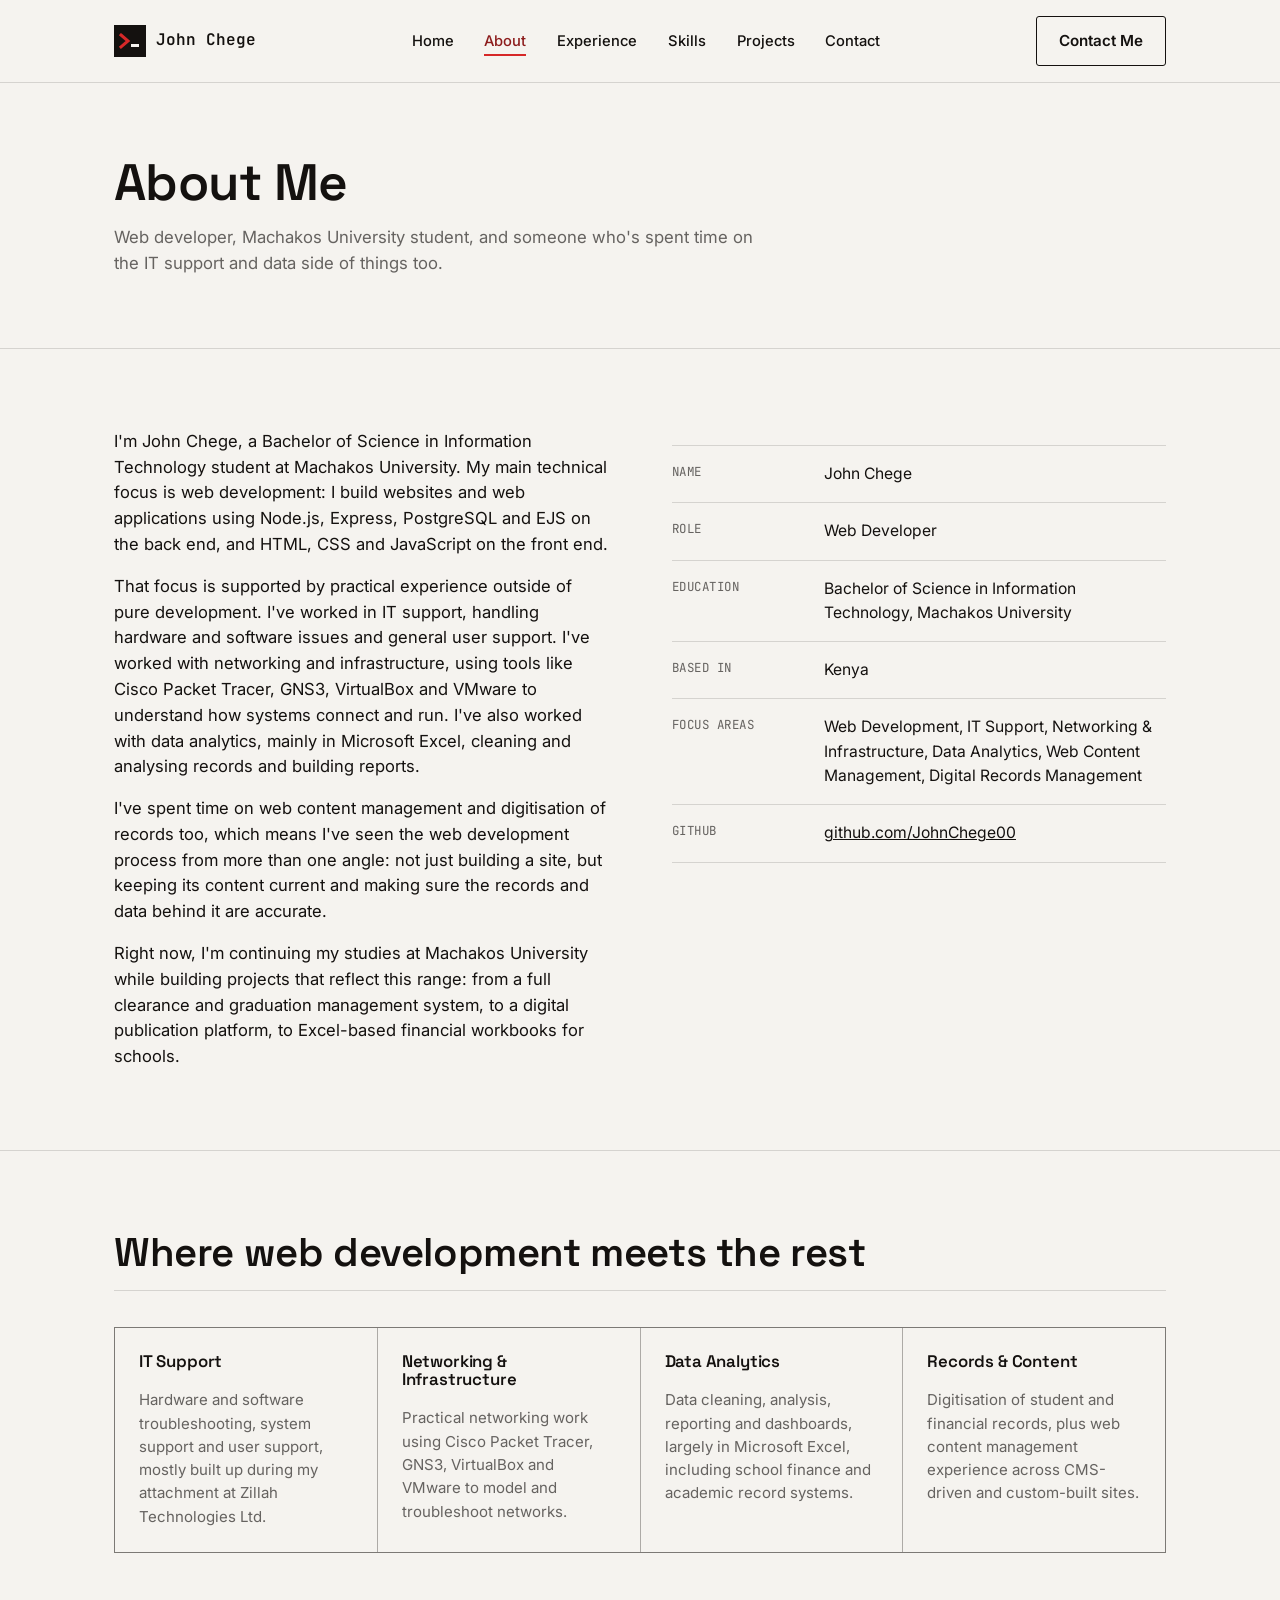
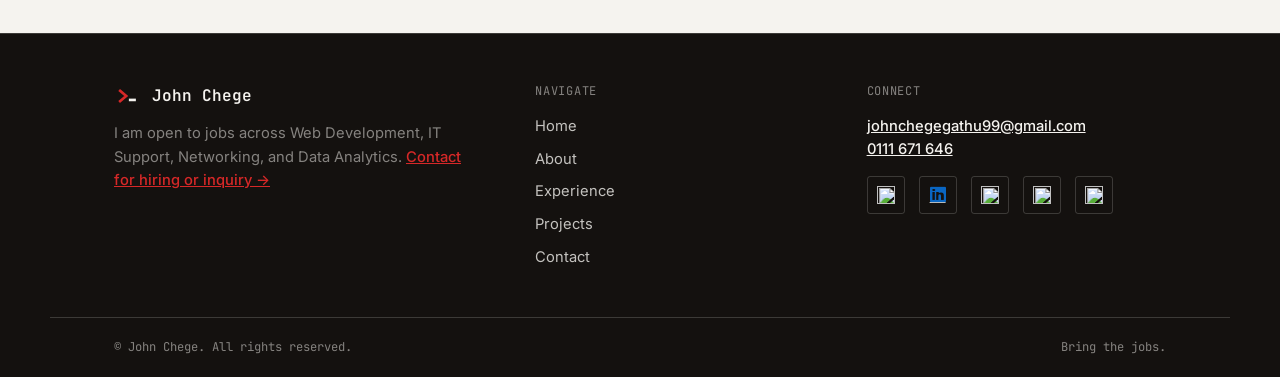
==== about/index.html @ 177c457d "heha" ====
<!DOCTYPE html>
<html lang="en">
<head>
  <link rel="stylesheet" href="https://cdnjs.cloudflare.com/ajax/libs/font-awesome/6.5.1/css/all.min.css">
  <link rel="canonical" href="https://JohnChege00.github.io/about">

<meta charset="UTF-8">
<meta name="viewport" content="width=device-width, initial-scale=1">
<title>About John Chege - Web Developer, Machakos University</title>
<meta name="description" content="About John Chege: a BSc Information Technology student at Machakos University, Kenya, focused on web development with experience in IT support, networking and data analytics.">

<meta property="og:type" content="profile">
<meta property="og:title" content="About John Chege, Web Developer">
<meta property="og:description" content="BSc Information Technology student at Machakos University, focused on web development.">
<meta property="og:url" content="https://JohnChege00.github.io/about">
<meta property="og:site_name" content="John Chege">

<meta name="twitter:card" content="summary">
<meta name="twitter:title" content="About John Chege, Web Developer">
<meta name="twitter:description" content="BSc Information Technology student at Machakos University, focused on web development.">

<link rel="icon" type="image/svg+xml" href="/assets/images/favicon.svg">
<link rel="stylesheet" href="/assets/css/style.css">

<script type="application/ld+json">
{
  "@context": "https://schema.org",
  "@type": "BreadcrumbList",
  "itemListElement": [
    {"@type": "ListItem", "position": 1, "name": "Home", "item": "https://JohnChege00.github.io/"},
    {"@type": "ListItem", "position": 2, "name": "About", "item": "https://JohnChege00.github.io/about"}
  ]
}
</script>
</head>
<body>
<a class="skip-link" href="#main">Skip to content</a>

<header class="site-header">
  <div class="wrap nav">
    <a class="brand" href="/" aria-label="John Chege, home">
      <svg class="brand-mark" viewBox="0 0 64 64" aria-hidden="true">
        <rect width="64" height="64" fill="#14110F"/>
        <path d="M14 20 L28 32 L14 44" fill="none" stroke="#D62828" stroke-width="6" stroke-linecap="square" stroke-linejoin="miter"/>
        <rect x="34" y="38" width="16" height="6" fill="#F5F3EF"/>
      </svg>
      John Chege
    </a>
    <nav class="nav-primary" data-nav-primary aria-label="Primary">
      <ul class="nav-list">
        <li><a href="/">Home</a></li>
        <li><a href="/about" aria-current="page">About</a></li>
        <li><a href="/experience">Experience</a></li>
        <li><a href="/#skills">Skills</a></li>
        <li><a href="/projects">Projects</a></li>
        <li><a href="/contact">Contact</a></li>
      </ul>
    </nav>
    <div class="nav-cta">
      <a class="btn btn-outline icon-only-mobile" href="/contact">Contact Me</a>
      <button class="nav-toggle" data-nav-toggle type="button" aria-expanded="false" aria-controls="primary-nav" aria-label="Open menu">
        <svg viewBox="0 0 24 24" fill="none" stroke="currentColor" stroke-width="2" aria-hidden="true">
          <line x1="3" y1="6" x2="21" y2="6"/><line x1="3" y1="12" x2="21" y2="12"/><line x1="3" y1="18" x2="21" y2="18"/>
        </svg>
      </button>
    </div>
  </div>
</header>

<main id="main">
  <section class="page-hero">
    <div class="wrap">
      <h1>About Me</h1>
      <p>Web developer, Machakos University student, and someone who's spent time on the IT support and data side of things too.</p>
    </div>
  </section>

  <section class="section">
    <div class="wrap about-grid">
      <div class="about-copy">
        <p>I'm John Chege, a Bachelor of Science in Information Technology student at Machakos University. My main technical focus is web development: I build websites and web applications using Node.js, Express, PostgreSQL and EJS on the back end, and HTML, CSS and JavaScript on the front end.</p>
        <p>That focus is supported by practical experience outside of pure development. I've worked in IT support, handling hardware and software issues and general user support. I've worked with networking and infrastructure, using tools like Cisco Packet Tracer, GNS3, VirtualBox and VMware to understand how systems connect and run. I've also worked with data analytics, mainly in Microsoft Excel, cleaning and analysing records and building reports.</p>
        <p>I've spent time on web content management and digitisation of records too, which means I've seen the web development process from more than one angle: not just building a site, but keeping its content current and making sure the records and data behind it are accurate.</p>
        <p>Right now, I'm continuing my studies at Machakos University while building projects that reflect this range: from a full clearance and graduation management system, to a digital publication platform, to Excel-based financial workbooks for schools.</p>
      </div>

      <dl class="fact-list">
        <div class="fact-row">
          <dt>Name</dt>
          <dd>John Chege</dd>
        </div>
        <div class="fact-row">
          <dt>Role</dt>
          <dd>Web Developer</dd>
        </div>
        <div class="fact-row">
          <dt>Education</dt>
          <dd>Bachelor of Science in Information Technology, Machakos University</dd>
        </div>
        <div class="fact-row">
          <dt>Based in</dt>
          <dd>Kenya</dd>
        </div>
        <div class="fact-row">
          <dt>Focus areas</dt>
          <dd>Web Development, IT Support, Networking &amp; Infrastructure, Data Analytics, Web Content Management, Digital Records Management</dd>
        </div>
        <div class="fact-row">
          <dt>GitHub</dt>
          <dd><a href="https://github.com/JohnChege00" target="_blank" rel="noopener noreferrer">github.com/JohnChege00</a></dd>
        </div>
      </dl>
    </div>
  </section>

  <section class="section" style="border-top:1px solid var(--line)">
    <div class="wrap">
      <div class="section-head">
        <h2>Where web development meets the rest</h2>
      </div>
      <div class="skills-groups">
        <div class="skill-group">
          <div class="skill-group-head"><h3>IT Support</h3></div>
          <p style="font-size:0.94rem;color:var(--ink-soft)">Hardware and software troubleshooting, system support and user support, mostly built up during my attachment at Zillah Technologies Ltd.</p>
        </div>
        <div class="skill-group">
          <div class="skill-group-head"><h3>Networking &amp; Infrastructure</h3></div>
          <p style="font-size:0.94rem;color:var(--ink-soft)">Practical networking work using Cisco Packet Tracer, GNS3, VirtualBox and VMware to model and troubleshoot networks.</p>
        </div>
        <div class="skill-group">
          <div class="skill-group-head"><h3>Data Analytics</h3></div>
          <p style="font-size:0.94rem;color:var(--ink-soft)">Data cleaning, analysis, reporting and dashboards, largely in Microsoft Excel, including school finance and academic record systems.</p>
        </div>
        <div class="skill-group">
          <div class="skill-group-head"><h3>Records &amp; Content</h3></div>
          <p style="font-size:0.94rem;color:var(--ink-soft)">Digitisation of student and financial records, plus web content management experience across CMS-driven and custom-built sites.</p>
        </div>
      </div>
    </div>
  </section>
</main>

<footer class="site-footer">
  <div class="wrap footer-grid">
    <div>
      <a class="footer-brand" href="/">
        <svg class="brand-mark" viewBox="0 0 64 64" aria-hidden="true">
          <rect width="64" height="64" fill="#14110F"/>
          <path d="M14 20 L28 32 L14 44" fill="none" stroke="#D62828" stroke-width="6" stroke-linecap="square" stroke-linejoin="miter"/>
          <rect x="34" y="38" width="16" height="6" fill="#F5F3EF"/>
        </svg>
        John Chege
      </a>
      <p class="footer-desc">I am open to jobs across Web Development, IT Support, Networking, and Data Analytics. <a href="/contact" style="color:#D62828;text-decoration:underline;font-weight:500;">Contact for hiring or inquiry →</a></p>
    </div>
    <div>
      <div class="footer-heading">Navigate</div>
      <nav class="footer-links" aria-label="Footer">
        <a href="/">Home</a>
        <a href="/about">About</a>
        <a href="/experience">Experience</a>
        <a href="/projects">Projects</a>
        <a href="/contact">Contact</a>
      </nav>
    </div>
    <div>
      <div class="footer-heading">Connect</div>
      <p class="footer-desc" style="margin-bottom:14px"><a data-email href="mailto:johnchegegathu99@gmail.com" style="color:var(--white)">johnchegegathu99@gmail.com</a><br><a data-phone href="tel:+254111671646" style="color:var(--white)">0111 671 646</a></p>
      <div class="footer-social">
        <a data-social="github" href="https://github.com/JohnChege00" target="_blank" rel="noopener noreferrer" aria-label="GitHub"><img src="https://cdn.simpleicons.org/github/F5F3EF" alt="" width="18" height="18" loading="lazy"></a>
        <a data-social="linkedin" href="https://www.linkedin.com/in/John-Chege/" target="_blank" rel="noopener noreferrer" aria-label="LinkedIn"><i class="fa-brands fa-linkedin" style="color:#0A66C2;font-size:18px"></i></a>
        <a data-social="x" href="https://x.com/J0hn_Chege" target="_blank" rel="noopener noreferrer" aria-label="X"><img src="https://cdn.simpleicons.org/x/F5F3EF" alt="" width="18" height="18" loading="lazy"></a>
        <a data-social="facebook" href="https://www.facebook.com/JohnChege" target="_blank" rel="noopener noreferrer" aria-label="Facebook"><img src="https://cdn.simpleicons.org/facebook/1877F2" alt="" width="18" height="18" loading="lazy"></a>
        <a data-social="whatsapp" href="https://wa.me/254111671646" target="_blank" rel="noopener noreferrer" aria-label="WhatsApp"><img src="https://cdn.simpleicons.org/whatsapp/25D366" alt="" width="18" height="18" loading="lazy"></a>
      </div>
    </div>
  </div>
 <div class="wrap footer-bottom">
    <span>© <span id="current-year"></span> John Chege. All rights reserved.</span>
    <span>Bring the jobs.</span>
  </div>
</footer>

<script src="/data/config.js"></script>
<script src="/assets/js/main.js"></script>
</body>
</html>
---- assets/css/style.css ----
@import url("https://fonts.googleapis.com/css2?family=Space+Grotesk:wght@400;500;600;700&family=Inter:wght@400;500;600;700&family=JetBrains+Mono:wght@400;500;600&display=swap");

:root {
  --red: #d62828;
  --red-dark: #8c1c1c;
  --black: #14110f;
  --white: #f5f3ef;
  --white-dim: #eae6df;
  --line: rgba(20, 17, 15, 0.14);
  --line-strong: rgba(20, 17, 15, 0.32);
  --ink-soft: rgba(20, 17, 15, 0.64);
  --paper-on-black: rgba(245, 243, 239, 0.78);
  --paper-on-black-dim: rgba(245, 243, 239, 0.5);
  --line-on-black: rgba(245, 243, 239, 0.18);
  --font-display: "Space Grotesk", "Inter", system-ui, sans-serif;
  --font-body: "Inter", system-ui, -apple-system, sans-serif;
  --font-mono: "JetBrains Mono", ui-monospace, "SFMono-Regular", Menlo, monospace;
  --radius-s: 3px;
  --radius-m: 6px;
  --max-w: 1180px;
  --gutter: clamp(20px, 5vw, 64px);
  --dur-1: 140ms;
  --dur-2: 220ms;
  --ease: cubic-bezier(0.4, 0, 0.2, 1);
}

*, *::before, *::after {
  box-sizing: border-box;
}

html {
  -webkit-text-size-adjust: 100%;
  scroll-behavior: smooth;
}

body {
  margin: 0;
  background: var(--white);
  color: var(--black);
  font-family: var(--font-body);
  font-size: 16px;
  line-height: 1.55;
  -webkit-font-smoothing: antialiased;
  overflow-x: hidden;
}

img {
  max-width: 100%;
  display: block;
}

a {
  color: inherit;
}

ul {
  margin: 0;
  padding: 0;
  list-style: none;
}

button {
  font: inherit;
  color: inherit;
}

h1, h2, h3, h4 {
  font-family: var(--font-display);
  font-weight: 600;
  line-height: 1.08;
  margin: 0;
  letter-spacing: -0.01em;
}

p {
  margin: 0;
}

@media (prefers-reduced-motion: reduce) {
  *, *::before, *::after {
    animation-duration: 0.001ms !important;
    animation-iteration-count: 1 !important;
    transition-duration: 0.001ms !important;
    scroll-behavior: auto !important;
  }
}

:focus-visible {
  outline: 2px solid var(--red);
  outline-offset: 3px;
  border-radius: 2px;
}

a:focus:not(:focus-visible),
button:focus:not(:focus-visible) {
  outline: none;
}

.skip-link {
  position: absolute;
  left: 12px;
  top: -60px;
  background: var(--black);
  color: var(--white);
  padding: 10px 16px;
  font-family: var(--font-mono);
  font-size: 0.85rem;
  z-index: 1000;
  transition: top var(--dur-1) var(--ease);
  border-radius: var(--radius-s);
}

.skip-link:focus {
  top: 12px;
}

.wrap {
  max-width: var(--max-w);
  margin-inline: auto;
  padding-inline: var(--gutter);
}

.section {
  padding-block: clamp(40px, 6.5vw, 80px);
}

.section-head {
  display: flex;
  flex-wrap: wrap;
  align-items: baseline;
  justify-content: space-between;
  gap: 16px;
  margin-bottom: clamp(22px, 3vw, 36px);
  border-bottom: 1px solid var(--line);
  padding-bottom: 16px;
}

.section-head h2 {
  font-size: clamp(1.7rem, 3.4vw, 2.5rem);
}

.section-tag {
  font-family: var(--font-mono);
  font-size: 0.82rem;
  color: var(--ink-soft);
}

.meta-strip {
  display: flex;
  flex-wrap: wrap;
  gap: 6px 18px;
  font-family: var(--font-mono);
  font-size: 0.78rem;
  color: var(--ink-soft);
}

.visually-hidden {
  position: absolute;
  width: 1px;
  height: 1px;
  overflow: hidden;
  clip: rect(0 0 0 0);
  white-space: nowrap;
}

.btn {
  display: inline-flex;
  align-items: center;
  gap: 8px;
  font-family: var(--font-body);
  font-weight: 600;
  font-size: 0.95rem;
  padding: 12px 22px;
  border-radius: var(--radius-s);
  border: 1.5px solid var(--black);
  text-decoration: none;
  cursor: pointer;
  min-height: 44px;
  transition: transform var(--dur-1) var(--ease), background var(--dur-1) var(--ease), color var(--dur-1) var(--ease), border-color var(--dur-1) var(--ease);
}

.btn-primary {
  background: var(--red);
  border-color: var(--red);
  color: var(--white);
}

.btn-primary:hover {
  background: var(--red-dark);
  border-color: var(--red-dark);
}

.btn-outline {
  background: transparent;
  border-color: var(--black);
  color: var(--black);
}

.btn-outline:hover {
  background: var(--black);
  color: var(--white);
}

.on-dark .btn-outline {
  border-color: var(--line-on-black);
  color: var(--white);
}

.on-dark .btn-outline:hover {
  background: var(--white);
  color: var(--black);
  border-color: var(--white);
}

.btn:active {
  transform: translateY(1px);
}

.site-header {
  position: sticky;
  top: 0;
  z-index: 100;
  background: var(--white);
  border-bottom: 1px solid var(--line);
}

.nav {
  display: flex;
  align-items: center;
  justify-content: space-between;
  padding-block: 16px;
}

.brand {
  display: flex;
  align-items: center;
  gap: 10px;
  text-decoration: none;
  font-family: var(--font-mono);
  font-weight: 600;
  font-size: 1rem;
  color: var(--black);
}

.brand-mark {
  width: 32px;
  height: 32px;
  flex: none;
}

.nav-list {
  display: flex;
  align-items: center;
  gap: clamp(18px, 2.4vw, 32px);
}

.nav-list a {
  text-decoration: none;
  font-size: 0.92rem;
  font-weight: 500;
  color: var(--black);
  position: relative;
  padding-block: 4px;
}

.nav-list a::after {
  content: "";
  position: absolute;
  left: 0;
  right: 100%;
  bottom: -2px;
  height: 2px;
  background: var(--red);
  transition: right var(--dur-2) var(--ease);
}

.nav-list a:hover::after,
.nav-list a[aria-current="page"]::after {
  right: 0;
}

.nav-list a[aria-current="page"] {
  color: var(--red-dark);
}

.nav-cta {
  display: flex;
  align-items: center;
  gap: 12px;
}

.nav-toggle {
  display: none;
  background: none;
  border: 1.5px solid var(--black);
  border-radius: var(--radius-s);
  width: 44px;
  height: 44px;
  align-items: center;
  justify-content: center;
  cursor: pointer;
}

.nav-toggle svg {
  width: 20px;
  height: 20px;
}

@media (max-width: 860px) {
  .nav-toggle {
    display: inline-flex;
  }

  .nav-cta .btn-outline.icon-only-mobile {
    display: none;
  }

  .nav-primary {
    position: fixed;
    inset: 0 0 0 auto;
    top: 65px;
    width: min(320px, 84vw);
    height: calc(100vh - 65px);
    background: var(--black);
    color: var(--white);
    padding: 28px var(--gutter);
    transform: translateX(100%);
    transition: transform var(--dur-2) var(--ease);
    overflow-y: auto;
  }

  .nav-primary.is-open {
    transform: translateX(0);
  }

  .nav-list {
    flex-direction: column;
    align-items: flex-start;
    gap: 22px;
  }

  .nav-list a {
    color: var(--white);
    font-size: 1.1rem;
  }

  .nav-list a[aria-current="page"] {
    color: var(--red);
  }
}

.hero {
  padding-block: clamp(36px, 6vw, 72px);
  border-bottom: 1px solid var(--line);
}

.hero-grid {
  display: grid;
  grid-template-columns: 1.15fr 1fr;
  gap: clamp(32px, 5vw, 72px);
  align-items: center;
}

@media (max-width: 900px) {
  .hero-grid {
    grid-template-columns: 1fr;
  }
}

.hero-name {
  font-size: clamp(2.6rem, 7vw, 4.6rem);
  margin-bottom: 10px;
}

.hero-role {
  font-family: var(--font-display);
  color: var(--red-dark);
  font-size: clamp(1.15rem, 2.2vw, 1.5rem);
  font-weight: 500;
  margin-bottom: 22px;
}

.hero-intro {
  max-width: 46ch;
  font-size: clamp(1.02rem, 1.6vw, 1.18rem);
  color: var(--ink-soft);
  margin-bottom: 32px;
}

.hero-actions {
  display: flex;
  flex-wrap: wrap;
  gap: 14px;
  margin-bottom: 28px;
}

.hero-links {
  display: flex;
  gap: 18px;
  align-items: center;
  font-family: var(--font-mono);
  font-size: 0.85rem;
}

.hero-links a {
  text-decoration: none;
  border-bottom: 1px solid var(--line-strong);
  padding-bottom: 2px;
}

.hero-links a:hover {
  border-color: var(--red);
  color: var(--red-dark);
}

.code-panel {
  background: var(--black);
  color: var(--white);
  border-radius: var(--radius-m);
  overflow: hidden;
  border: 1px solid var(--black);
  box-shadow: 8px 8px 0 var(--red);
}

.code-panel-bar {
  display: flex;
  align-items: center;
  gap: 8px;
  padding: 10px 14px;
  border-bottom: 1px solid var(--line-on-black);
}

.code-dot {
  width: 9px;
  height: 9px;
  border-radius: 50%;
  background: var(--line-on-black);
}

.code-panel-bar span.filename {
  margin-left: 8px;
  font-family: var(--font-mono);
  font-size: 0.78rem;
  color: var(--paper-on-black-dim);
}

.code-panel pre {
  margin: 0;
  padding: 20px;
  font-family: var(--font-mono);
  font-size: 0.86rem;
  line-height: 1.7;
  overflow-x: auto;
}

.code-panel code .tok-key { color: var(--paper-on-black); }
.code-panel code .tok-str { color: var(--red); }
.code-panel code .tok-punc { color: var(--paper-on-black-dim); }
.code-panel code .tok-kw { color: #e0a3a3; }

.project-preview-grid {
  display: grid;
  grid-template-columns: repeat(auto-fit, minmax(260px, 1fr));
  gap: 1px;
  background: var(--line-strong);
  border: 1px solid var(--line-strong);
}

.project-preview-card {
  background: var(--white);
  padding: 26px;
  display: flex;
  flex-direction: column;
  gap: 14px;
  text-decoration: none;
  color: var(--black);
  transition: background var(--dur-1) var(--ease);
}

.project-preview-card:hover {
  background: var(--white-dim);
}

.project-preview-card .idx {
  font-family: var(--font-mono);
  font-size: 0.78rem;
  color: var(--red-dark);
}

.project-preview-card h3 {
  font-size: 1.25rem;
}

.project-preview-card p {
  color: var(--ink-soft);
  font-size: 0.94rem;
}

.tag-row {
  display: flex;
  flex-wrap: wrap;
  gap: 6px;
  margin-top: auto;
}

.tag {
  font-family: var(--font-mono);
  font-size: 0.72rem;
  border: 1px solid var(--line-strong);
  padding: 3px 8px;
  border-radius: var(--radius-s);
  color: var(--ink-soft);
}

.card-link-arrow {
  font-family: var(--font-mono);
  font-size: 0.82rem;
  color: var(--red-dark);
  display: inline-flex;
  align-items: center;
  gap: 6px;
}

.about-grid {
  display: grid;
  grid-template-columns: 1fr 1fr;
  gap: clamp(28px, 5vw, 64px);
  align-items: start;
}

@media (max-width: 820px) {
  .about-grid {
    grid-template-columns: 1fr;
  }
}

.about-copy p + p {
  margin-top: 16px;
}

.about-copy {
  font-size: 1.04rem;
  color: var(--black);
}

.fact-list {
  border-top: 1px solid var(--line);
}

.fact-row {
  display: grid;
  grid-template-columns: 140px 1fr;
  gap: 12px;
  padding: 16px 0;
  border-bottom: 1px solid var(--line);
}

.fact-row dt {
  font-family: var(--font-mono);
  font-size: 0.78rem;
  color: var(--ink-soft);
  text-transform: uppercase;
  letter-spacing: 0.04em;
}

.fact-row dd {
  margin: 0;
  font-size: 0.98rem;
}

.timeline {
  border-left: 2px solid var(--black);
  margin-left: 6px;
}

.timeline-item {
  position: relative;
  padding: 4px 0 44px 32px;
}

.timeline-item:last-child {
  padding-bottom: 4px;
}

.timeline-item::before {
  content: "";
  position: absolute;
  left: -7px;
  top: 6px;
  width: 12px;
  height: 12px;
  background: var(--red);
  border: 2px solid var(--white);
  outline: 2px solid var(--black);
  border-radius: 50%;
}

.timeline-period {
  font-family: var(--font-mono);
  font-size: 0.8rem;
  color: var(--red-dark);
  display: block;
  margin-bottom: 6px;
}

.timeline-item h3 {
  font-size: 1.3rem;
  margin-bottom: 2px;
}

.timeline-role {
  font-family: var(--font-mono);
  font-size: 0.85rem;
  color: var(--ink-soft);
  display: block;
  margin-bottom: 14px;
}

.timeline-item ul {
  display: grid;
  gap: 8px;
  max-width: 62ch;
}

.timeline-item li {
  padding-left: 18px;
  position: relative;
  font-size: 0.98rem;
  color: var(--black);
}

.timeline-item li::before {
  content: "";
  position: absolute;
  left: 0;
  top: 0.6em;
  width: 6px;
  height: 6px;
  background: var(--black);
}

.skills-groups {
  display: grid;
  gap: 1px;
  background: var(--line-strong);
  border: 1px solid var(--line-strong);
  grid-template-columns: repeat(auto-fit, minmax(240px, 1fr));
}

.skill-group {
  background: var(--white);
  padding: 24px;
}

.skill-group.is-primary {
  background: var(--white);
  border-left: 4px solid var(--red);
}

.skill-group.is-primary h3 {
  color: var(--red-dark);
}

.skill-group-head {
  display: flex;
  align-items: baseline;
  justify-content: space-between;
  margin-bottom: 18px;
  gap: 8px;
}

.skill-group h3 {
  font-size: 1.05rem;
}

.skill-group-count {
  font-family: var(--font-mono);
  font-size: 0.75rem;
  color: var(--ink-soft);
}

.skill-group.is-primary .skill-group-count {
  color: var(--ink-soft);
}

.tech-list {
  display: flex;
  flex-direction: column;
  gap: 4px;
}

.tech-item {
  display: flex;
  align-items: center;
  gap: 12px;
  padding: 9px 8px;
  border-radius: var(--radius-s);
  transition: background var(--dur-1) var(--ease);
}

.tech-item:hover {
  background: var(--white-dim);
}

.skill-group.is-primary .tech-item:hover {
  background: var(--white-dim);
}

.tech-icon {
  width: 22px;
  height: 22px;
  flex: none;
}

.tech-item span {
  font-size: 0.92rem;
}

.case-study {
  border: 1px solid var(--line-strong);
  margin-bottom: 40px;
  scroll-margin-top: 90px;
}

.case-study.is-major {
  border-color: var(--black);
}

.case-header {
  padding: 26px clamp(20px, 4vw, 36px);
  border-bottom: 1px solid var(--line-strong);
  display: flex;
  flex-wrap: wrap;
  justify-content: space-between;
  gap: 16px;
  align-items: flex-start;
}

.case-header h3 {
  font-size: clamp(1.4rem, 2.6vw, 1.9rem);
  margin-bottom: 8px;
}

.case-tagline {
  color: var(--ink-soft);
  max-width: 56ch;
}

.case-header-links {
  display: flex;
  gap: 12px;
  flex-wrap: wrap;
}

.case-body {
  padding: clamp(20px, 4vw, 36px);
  display: grid;
  grid-template-columns: 1.4fr 1fr;
  gap: clamp(24px, 4vw, 48px);
}

@media (max-width: 780px) {
  .case-body {
    grid-template-columns: 1fr;
  }
}

.case-block + .case-block {
  margin-top: 24px;
}

.case-block h4 {
  font-family: var(--font-mono);
  font-size: 0.8rem;
  text-transform: uppercase;
  letter-spacing: 0.05em;
  color: var(--red-dark);
  margin-bottom: 10px;
}

.case-block p {
  font-size: 0.98rem;
}

.case-block ul {
  display: grid;
  gap: 8px;
}

.case-block li {
  padding-left: 18px;
  position: relative;
  font-size: 0.96rem;
}

.case-block li::before {
  content: "";
  position: absolute;
  left: 0;
  top: 0.6em;
  width: 6px;
  height: 6px;
  background: var(--red);
}

.stack-panel {
  border: 1px solid var(--line-strong);
  padding: 18px;
  align-self: start;
  position: sticky;
  top: 90px;
}

.stack-panel h4 {
  font-family: var(--font-mono);
  font-size: 0.8rem;
  text-transform: uppercase;
  letter-spacing: 0.05em;
  color: var(--ink-soft);
  margin-bottom: 14px;
}

.stack-panel .tag-row {
  margin-top: 0;
}

.case-scale-note {
  font-family: var(--font-mono);
  font-size: 0.72rem;
  color: var(--ink-soft);
  padding: 10px clamp(20px, 4vw, 36px);
  border-top: 1px dashed var(--line-strong);
}

.contact-section {
  background: var(--black);
  color: var(--white);
}

.contact-grid {
  display: grid;
  grid-template-columns: 1fr 1fr;
  gap: clamp(28px, 5vw, 64px);
}

@media (max-width: 820px) {
  .contact-grid {
    grid-template-columns: 1fr;
  }
}

.contact-section .section-head {
  border-color: var(--line-on-black);
}

.contact-section .section-tag {
  color: var(--paper-on-black-dim);
}

.contact-direct {
  display: grid;
  gap: 18px;
  margin-bottom: 30px;
}

.contact-direct a {
  text-decoration: none;
  display: flex;
  align-items: center;
  gap: 14px;
  padding: 16px;
  border: 1px solid var(--line-on-black);
  border-radius: var(--radius-s);
  transition: border-color var(--dur-1) var(--ease), background var(--dur-1) var(--ease);
}

.contact-direct a:hover {
  border-color: var(--red);
  background: rgba(214, 40, 40, 0.08);
}

.contact-direct svg {
  width: 20px;
  height: 20px;
  flex: none;
  color: var(--red);
}

.contact-direct .label {
  display: block;
  font-family: var(--font-mono);
  font-size: 0.72rem;
  color: var(--paper-on-black-dim);
  text-transform: uppercase;
  letter-spacing: 0.05em;
  margin-bottom: 2px;
}

.contact-direct .value {
  font-size: 1rem;
}

.social-grid {
  display: grid;
  grid-template-columns: repeat(auto-fit, minmax(140px, 1fr));
  gap: 1px;
  background: var(--line-on-black);
  border: 1px solid var(--line-on-black);
}

.social-grid a {
  background: var(--black);
  text-decoration: none;
  padding: 20px 16px;
  display: flex;
  flex-direction: column;
  gap: 10px;
  transition: background var(--dur-1) var(--ease);
}

.social-grid a:hover {
  background: rgba(245, 243, 239, 0.06);
}

.social-grid img,
.social-grid svg {
  width: 24px;
  height: 24px;
}

.social-grid span {
  font-family: var(--font-mono);
  font-size: 0.85rem;
}

.contact-note-panel {
  border: 1px solid var(--line-on-black);
  padding: 22px;
  height: fit-content;
}

.contact-note-panel h3 {
  font-size: 1.1rem;
  margin-bottom: 10px;
}

.contact-note-panel p {
  color: var(--paper-on-black);
  font-size: 0.96rem;
}

.site-footer {
  background: var(--black);
  color: var(--paper-on-black);
  border-top: 1px solid var(--line-on-black);
}

.footer-grid {
  display: grid;
  grid-template-columns: 1.3fr 1fr 1fr;
  gap: 32px;
  padding-block: 48px;
}

@media (max-width: 700px) {
  .footer-grid {
    grid-template-columns: 1fr;
  }
}

.footer-brand {
  display: flex;
  align-items: center;
  gap: 10px;
  font-family: var(--font-mono);
  font-weight: 600;
  color: var(--white);
  text-decoration: none;
  margin-bottom: 12px;
}

.footer-brand .brand-mark {
  width: 28px;
  height: 28px;
}

.footer-desc {
  max-width: 40ch;
  font-size: 0.92rem;
  color: var(--paper-on-black-dim);
  line-height: 1.6;
}

.footer-desc a {
  color: var(--red);
  text-decoration: underline;
  font-weight: 500;
  transition: color var(--dur-1) var(--ease);
}

.footer-desc a:hover {
  color: #ff4d4d;
}

.footer-heading {
  font-family: var(--font-mono);
  font-size: 0.75rem;
  text-transform: uppercase;
  letter-spacing: 0.06em;
  color: var(--paper-on-black-dim);
  margin-bottom: 14px;
}

.footer-links {
  display: grid;
  gap: 10px;
}

.footer-links a {
  text-decoration: none;
  font-size: 0.92rem;
  color: var(--paper-on-black);
}

.footer-links a:hover {
  color: var(--red);
}

.footer-social {
  display: flex;
  flex-wrap: wrap;
  gap: 14px;
  margin-top: 4px;
}

.footer-social a {
  width: 38px;
  height: 38px;
  border: 1px solid var(--line-on-black);
  border-radius: var(--radius-s);
  display: flex;
  align-items: center;
  justify-content: center;
  transition: border-color var(--dur-1) var(--ease), background var(--dur-1) var(--ease);
}

.footer-social a:hover {
  border-color: var(--red);
  background: rgba(214, 40, 40, 0.12);
}

.footer-social img,
.footer-social svg {
  width: 18px;
  height: 18px;
}

.footer-bottom {
  border-top: 1px solid var(--line-on-black);
  padding-block: 20px;
  display: flex;
  flex-wrap: wrap;
  justify-content: space-between;
  gap: 10px;
  font-family: var(--font-mono);
  font-size: 0.76rem;
  color: var(--paper-on-black-dim);
}

.error-page {
  min-height: 60vh;
  display: flex;
  flex-direction: column;
  justify-content: center;
  align-items: flex-start;
  gap: 18px;
}

.error-code {
  font-family: var(--font-mono);
  font-size: clamp(3rem, 12vw, 6rem);
  color: var(--red);
  line-height: 1;
}

.page-hero {
  border-bottom: 1px solid var(--line);
  padding-block: clamp(40px, 6vw, 72px);
}

.page-hero h1 {
  font-size: clamp(2.2rem, 5vw, 3.2rem);
  margin-bottom: 14px;
}

.page-hero p {
  max-width: 60ch;
  color: var(--ink-soft);
  font-size: 1.05rem;
}

.tech-item i,
.social-grid i,
.footer-social i,
.tech-tag i {
  font-size: 20px;
  width: 22px;
  text-align: center;
  flex-shrink: 0;
  display: inline-flex;
  align-items: center;
  justify-content: center;
}

.tech-tag i {
  font-size: 14px;
  width: 16px;
}

.footer-social i {
  font-size: 18px;
  width: 18px;
}

.tech-tag {
  display: inline-flex !important;
  align-items: center;
  gap: 6px;
  padding: 4px 10px;
  background: var(--white-dim);
  border-radius: 20px;
  font-size: 0.78rem;
  border: 1px solid var(--line-strong);
  color: var(--black);
  font-family: var(--font-mono);
}

.tech-tag img,
.tech-tag svg {
  width: 14px;
  height: 14px;
  flex-shrink: 0;
}

.social-grid a i {
  font-size: 22px;
  width: 24px;
  height: 24px;
  display: flex;
  align-items: center;
  justify-content: center;
}

.contact-direct a i {
  font-size: 20px;
  width: 20px;
  color: var(--red);
}
.back-to-top {
  position: fixed;
  bottom: 30px;
  right: 30px;
  width: 44px;
  height: 44px;
  background: var(--red);
  color: var(--white);
  border-radius: 50%;
  display: flex;
  align-items: center;
  justify-content: center;
  opacity: 0;
  transform: translateY(20px);
  transition: opacity 0.3s ease, transform 0.3s ease, background 0.2s ease;
  z-index: 999;
  text-decoration: none;
  border: none;
  cursor: pointer;
  box-shadow: 0 4px 12px rgba(214, 40, 40, 0.3);
}

.back-to-top.visible {
  opacity: 1;
  transform: translateY(0);
}

.back-to-top:hover {
  background: var(--red-dark);
  transform: translateY(-2px);
  box-shadow: 0 6px 16px rgba(214, 40, 40, 0.4);
}

.back-to-top:active {
  transform: translateY(0);
}

.back-to-top svg {
  width: 22px;
  height: 22px;
  stroke: var(--white);
}
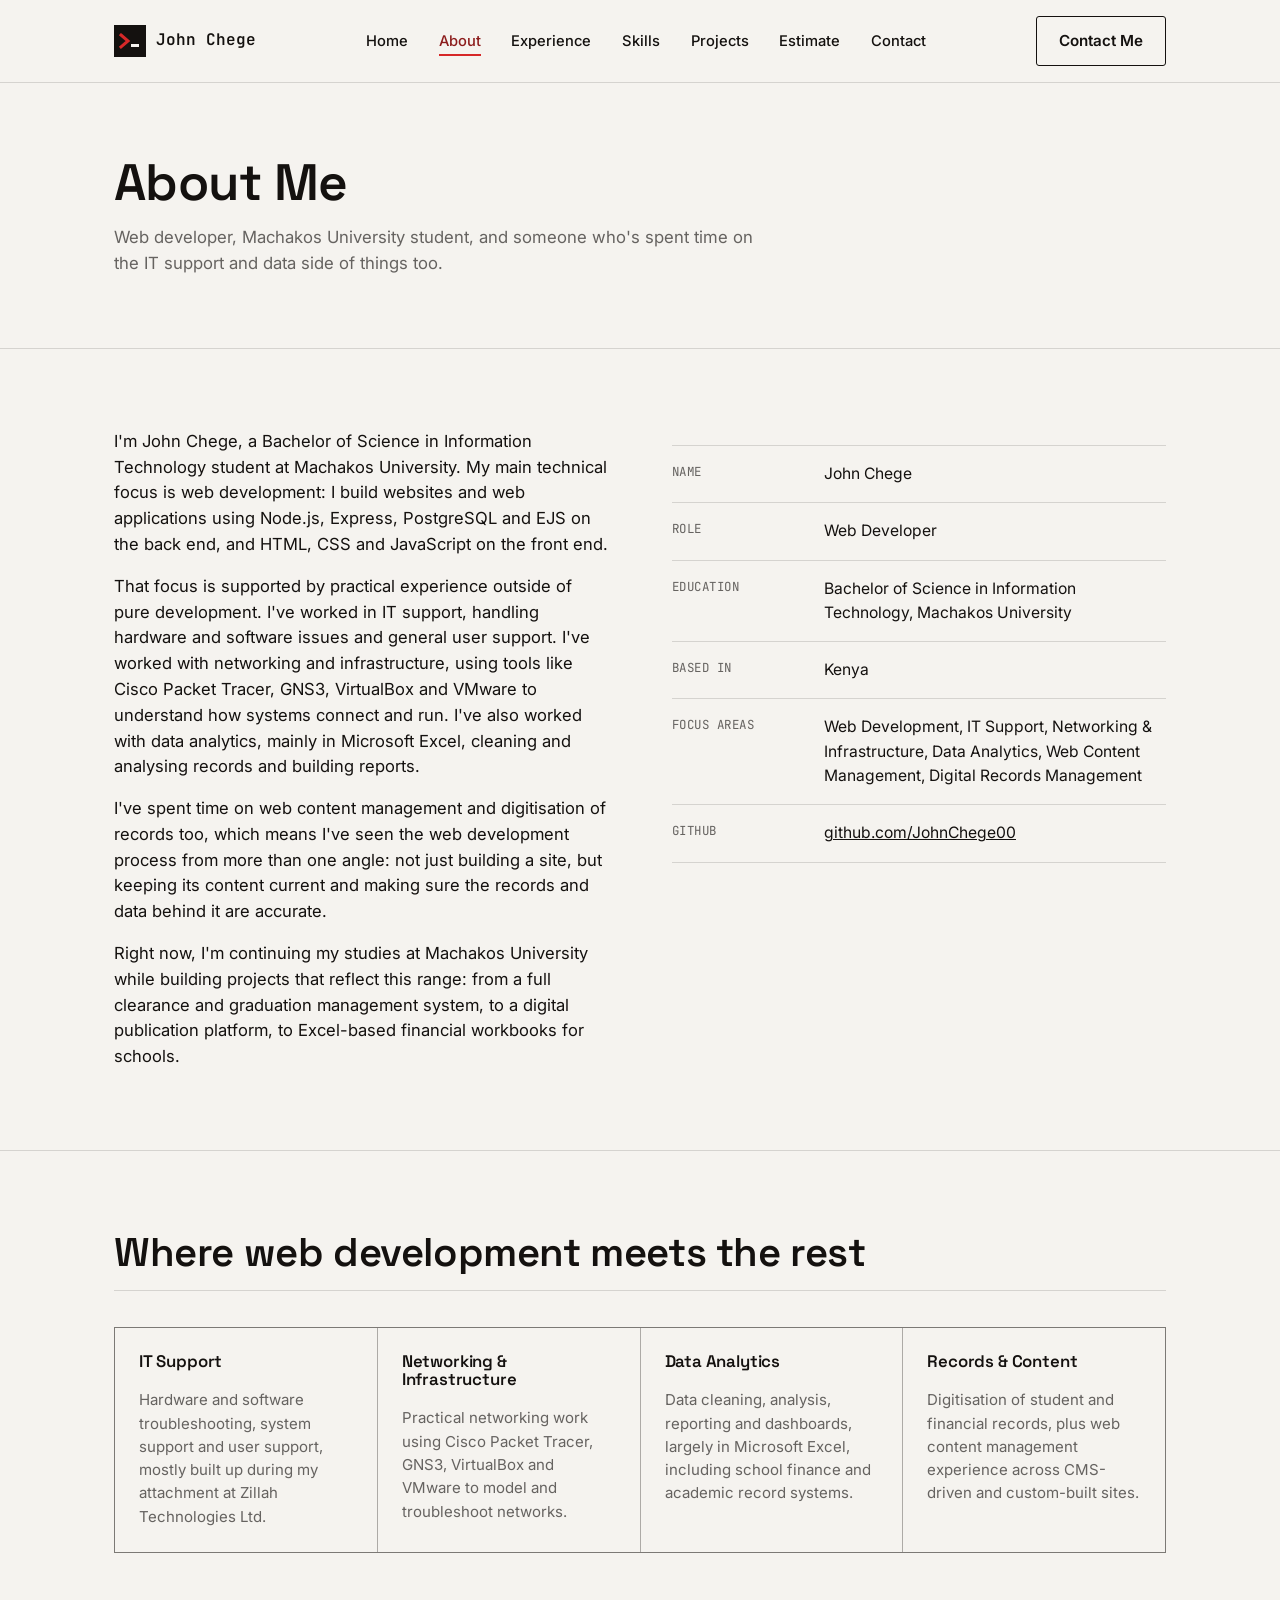
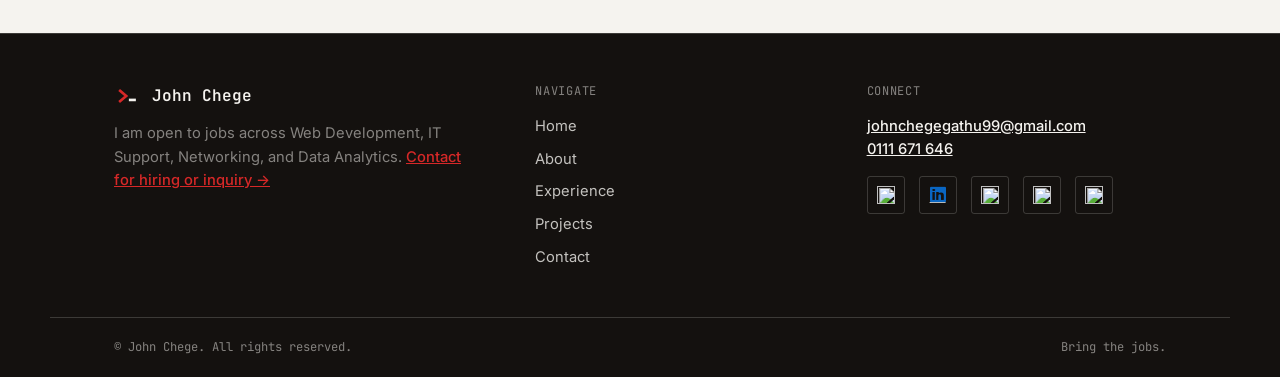
==== commit 6df7e42c: "Add link to cost estimator in navigation" ====
--- a/about/index.html
+++ b/about/index.html
@@ -53,6 +53,7 @@
         <li><a href="/experience">Experience</a></li>
         <li><a href="/#skills">Skills</a></li>
         <li><a href="/projects">Projects</a></li>
+        <li><a href="cost-estimator.html">Estimate</a></li>
         <li><a href="/contact">Contact</a></li>
       </ul>
     </nav>
@@ -184,4 +185,4 @@
 <script src="/data/config.js"></script>
 <script src="/assets/js/main.js"></script>
 </body>
-</html>+</html>
--- a/assets/css/style.css
+++ b/assets/css/style.css
@@ -1197,4 +1197,242 @@
   width: 22px;
   height: 22px;
   stroke: var(--white);
-}+}
+.estimator-layout {
+  display: grid;
+  grid-template-columns: 1.3fr 1fr;
+  gap: clamp(24px, 4vw, 48px);
+  align-items: start;
+}
+
+@media (max-width: 900px) {
+  .estimator-layout {
+    grid-template-columns: 1fr;
+  }
+}
+
+.estimator-field {
+  margin-bottom: 30px;
+}
+
+.estimator-field-label {
+  display: block;
+  font-family: var(--font-mono);
+  font-size: 0.78rem;
+  text-transform: uppercase;
+  letter-spacing: 0.05em;
+  color: var(--ink-soft);
+  margin-bottom: 14px;
+}
+
+.estimator-option-list {
+  display: grid;
+  gap: 1px;
+  background: var(--line-strong);
+  border: 1px solid var(--line-strong);
+  grid-template-columns: repeat(auto-fill, minmax(220px, 1fr));
+}
+
+.estimator-option {
+  background: var(--white);
+  display: flex;
+  gap: 10px;
+  padding: 14px;
+  cursor: pointer;
+  transition: background var(--dur-1) var(--ease);
+}
+
+.estimator-option:hover {
+  background: var(--white-dim);
+}
+
+.estimator-option input {
+  margin-top: 3px;
+  accent-color: var(--red);
+  flex: none;
+}
+
+.estimator-option:has(input:checked) {
+  background: var(--white-dim);
+  box-shadow: inset 3px 0 0 var(--red);
+}
+
+.estimator-option-body {
+  display: flex;
+  flex-direction: column;
+  gap: 4px;
+}
+
+.estimator-option-title {
+  font-weight: 600;
+  font-size: 0.94rem;
+}
+
+.estimator-option-desc {
+  font-size: 0.82rem;
+  color: var(--ink-soft);
+  line-height: 1.4;
+}
+
+.estimator-check-list {
+  display: grid;
+  grid-template-columns: repeat(auto-fill, minmax(230px, 1fr));
+  gap: 10px;
+}
+
+.estimator-check {
+  display: flex;
+  align-items: flex-start;
+  gap: 10px;
+  border: 1px solid var(--line-strong);
+  padding: 12px 14px;
+  border-radius: var(--radius-s);
+  cursor: pointer;
+  font-size: 0.92rem;
+  transition: border-color var(--dur-1) var(--ease), background var(--dur-1) var(--ease);
+}
+
+.estimator-check:hover {
+  border-color: var(--black);
+}
+
+.estimator-check:has(input:checked) {
+  border-color: var(--red);
+  background: rgba(214, 40, 40, 0.05);
+}
+
+.estimator-check input {
+  accent-color: var(--red);
+  margin-top: 2px;
+  flex: none;
+}
+
+.estimator-pages-control {
+  display: flex;
+  align-items: center;
+  gap: 14px;
+  max-width: 260px;
+}
+
+.estimator-pages-control input[type="number"] {
+  width: 90px;
+  padding: 10px 12px;
+  font-family: var(--font-mono);
+  font-size: 1rem;
+  border: 1.5px solid var(--black);
+  border-radius: var(--radius-s);
+  background: var(--white);
+  color: var(--black);
+}
+
+.estimator-pages-note {
+  font-size: 0.85rem;
+  color: var(--ink-soft);
+}
+
+.estimator-result {
+  border: 1px solid var(--black);
+  padding: 24px;
+  position: sticky;
+  top: 90px;
+}
+
+.estimator-result-label {
+  font-family: var(--font-mono);
+  font-size: 0.78rem;
+  text-transform: uppercase;
+  letter-spacing: 0.05em;
+  color: var(--ink-soft);
+  margin-bottom: 6px;
+}
+
+.estimator-result-type {
+  font-family: var(--font-mono);
+  font-size: 0.85rem;
+  color: var(--red-dark);
+  margin-bottom: 18px;
+}
+
+.estimator-result-amount {
+  font-family: var(--font-display);
+  font-size: clamp(1.6rem, 3vw, 2.1rem);
+  line-height: 1.2;
+  margin-bottom: 4px;
+}
+
+.estimator-result-usd {
+  font-family: var(--font-mono);
+  font-size: 0.85rem;
+  color: var(--ink-soft);
+  margin-bottom: 22px;
+}
+
+.estimator-breakdown {
+  border-top: 1px solid var(--line);
+  padding-top: 16px;
+  margin-bottom: 22px;
+  display: grid;
+  gap: 10px;
+}
+
+.estimator-breakdown li {
+  display: flex;
+  justify-content: space-between;
+  gap: 12px;
+  font-size: 0.86rem;
+}
+
+.estimator-breakdown-amount {
+  font-family: var(--font-mono);
+  color: var(--ink-soft);
+  white-space: nowrap;
+}
+
+.estimator-disclaimer {
+  font-size: 0.78rem;
+  color: var(--ink-soft);
+  margin-top: 18px;
+  line-height: 1.5;
+}
+
+.faq-list {
+  border-top: 1px solid var(--line);
+}
+
+.faq-item {
+  border-bottom: 1px solid var(--line);
+}
+
+.faq-item summary {
+  padding: 18px 4px;
+  cursor: pointer;
+  font-weight: 600;
+  font-size: 1rem;
+  display: flex;
+  justify-content: space-between;
+  align-items: center;
+  list-style: none;
+}
+
+.faq-item summary::-webkit-details-marker {
+  display: none;
+}
+
+.faq-item summary::after {
+  content: "+";
+  font-family: var(--font-mono);
+  color: var(--red-dark);
+  font-size: 1.2rem;
+  flex: none;
+  margin-left: 12px;
+}
+
+.faq-item[open] summary::after {
+  content: "\2212";
+}
+
+.faq-item p {
+  padding: 0 4px 18px;
+  max-width: 68ch;
+  color: var(--ink-soft);
+}
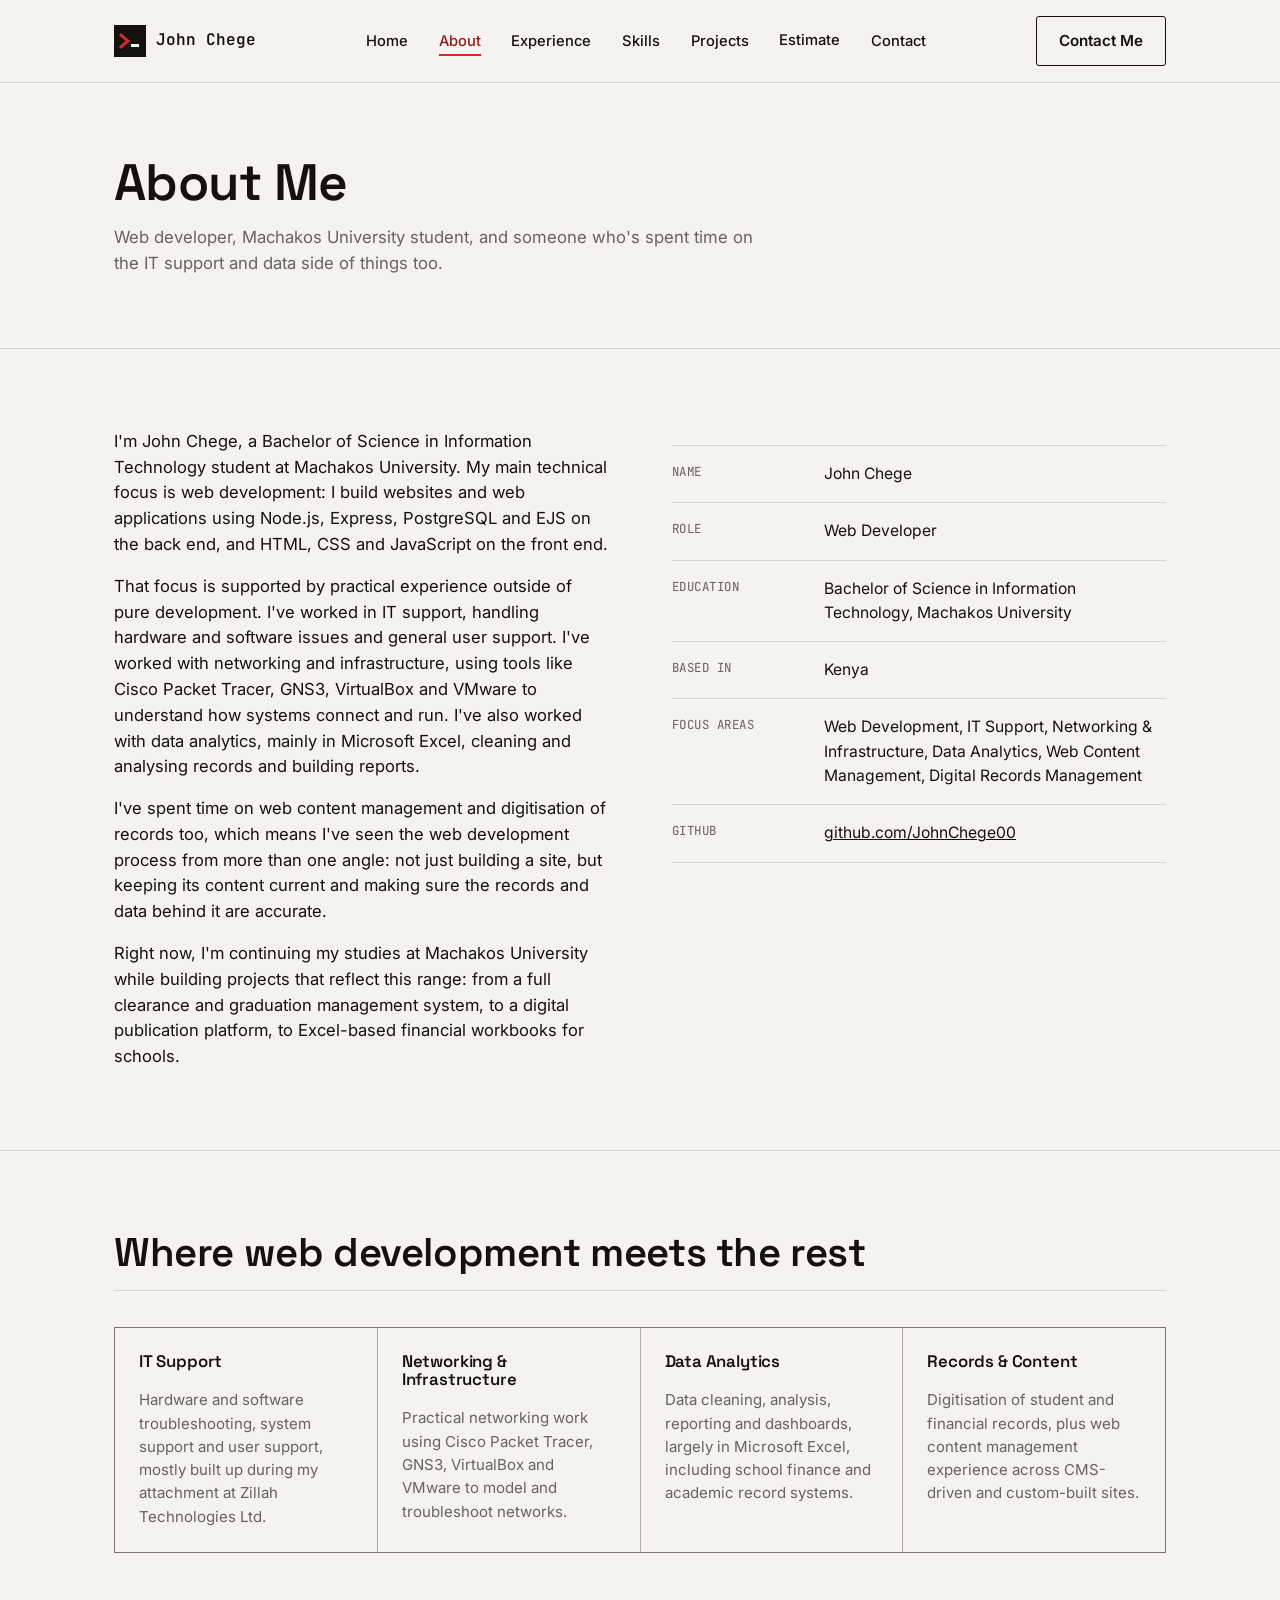
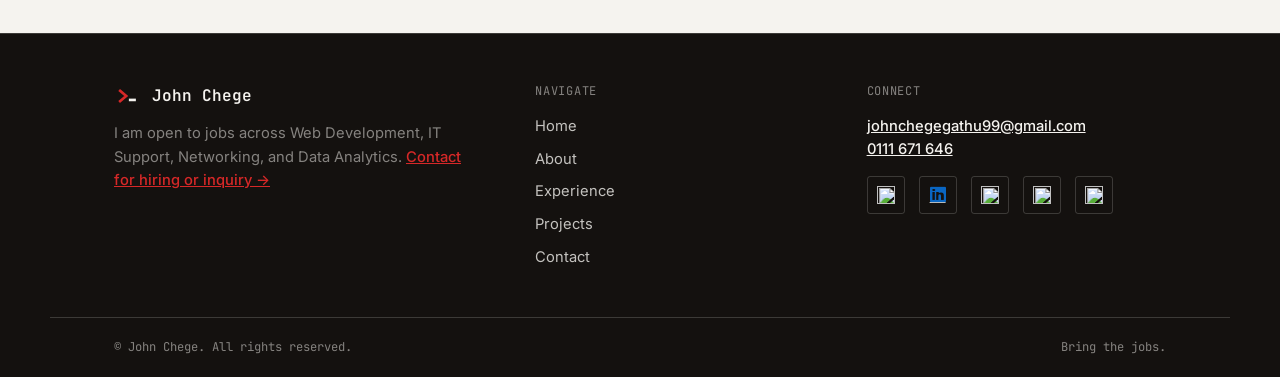
==== commit aa5ed163: "Fix link to cost estimator page" ====
--- a/about/index.html
+++ b/about/index.html
@@ -53,7 +53,7 @@
         <li><a href="/experience">Experience</a></li>
         <li><a href="/#skills">Skills</a></li>
         <li><a href="/projects">Projects</a></li>
-        <li><a href="cost-estimator.html">Estimate</a></li>
+        <a href="/cost-estimator.html">Estimate</a>
         <li><a href="/contact">Contact</a></li>
       </ul>
     </nav>
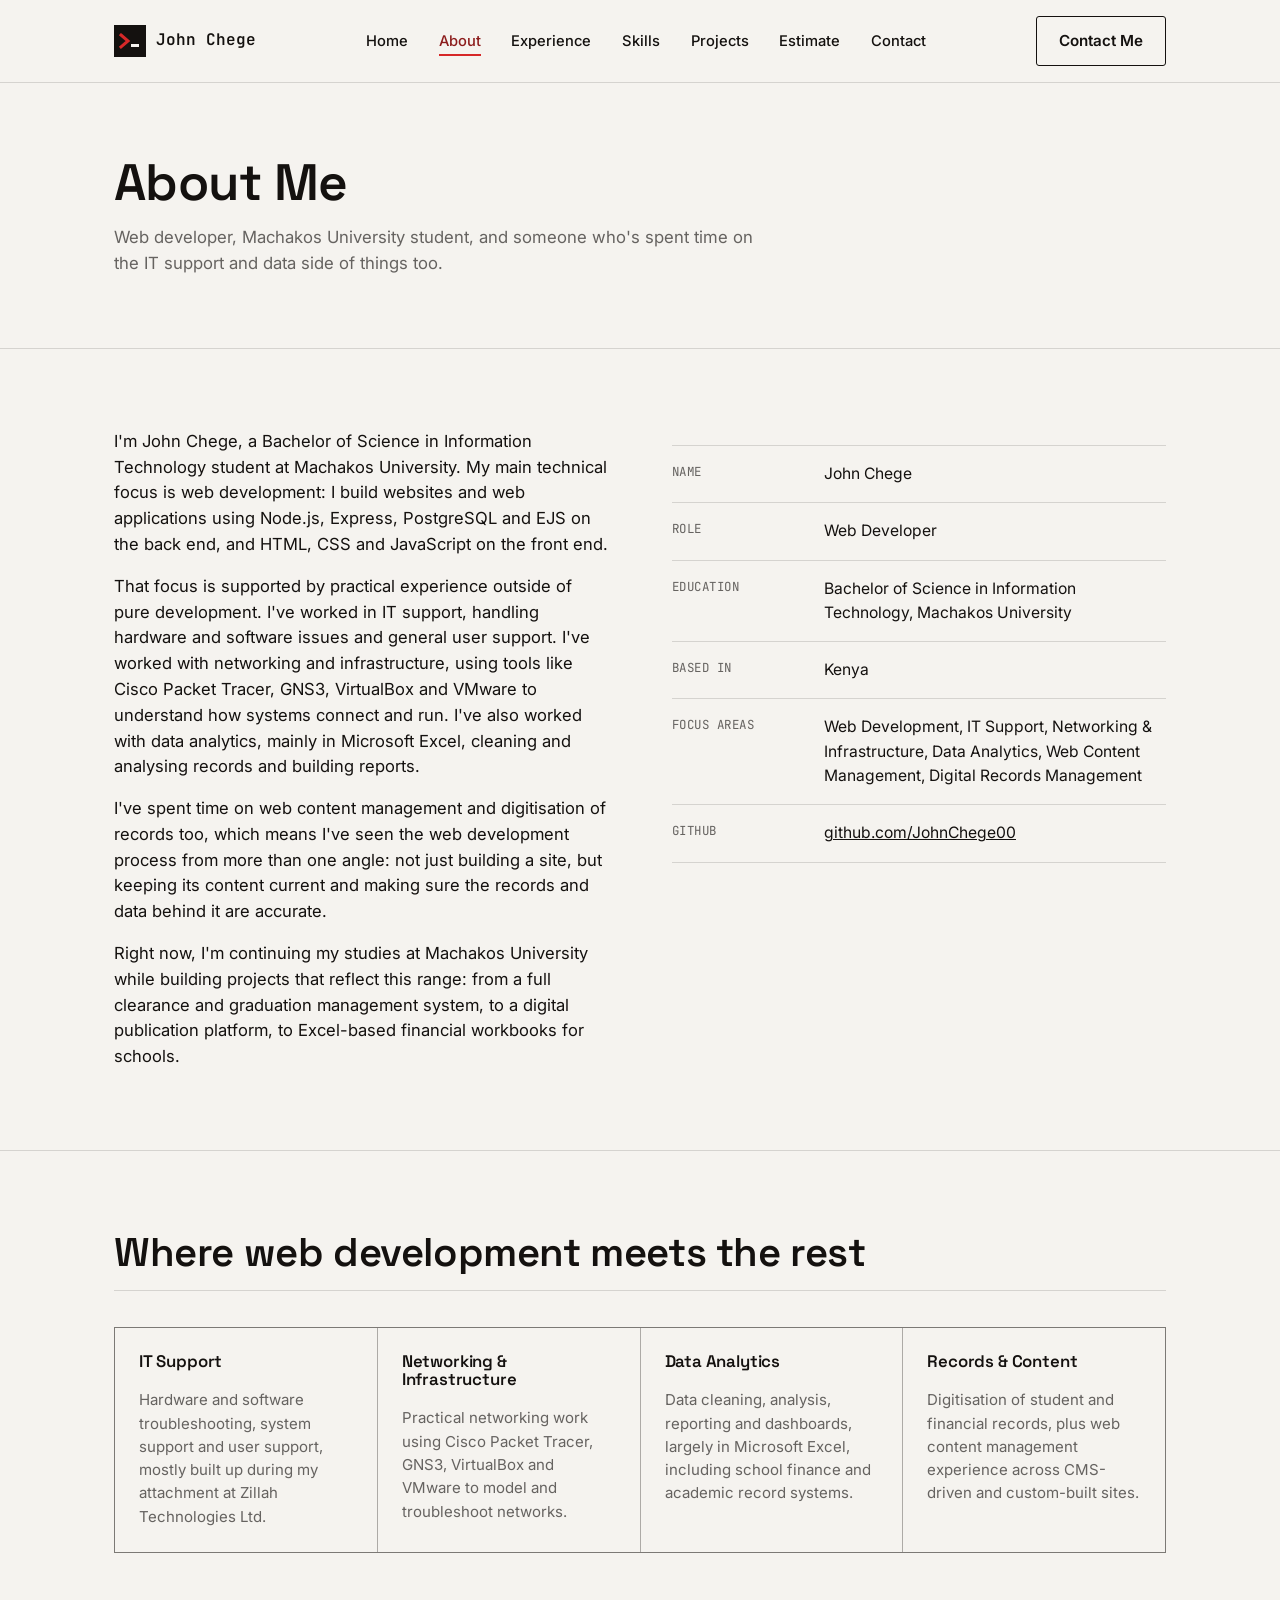
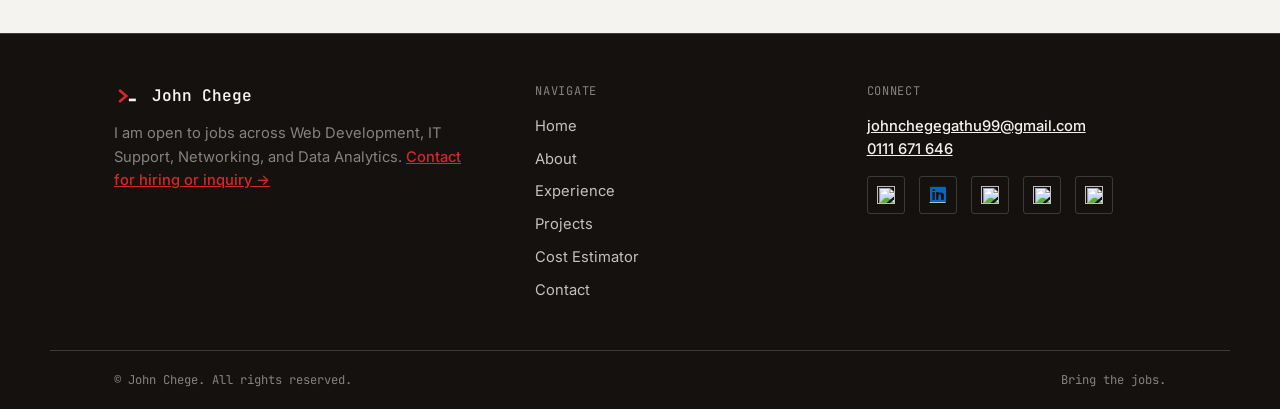
==== commit c4b2af86: "Update link to Cost Estimator in navigation" ====
--- a/about/index.html
+++ b/about/index.html
@@ -53,7 +53,7 @@
         <li><a href="/experience">Experience</a></li>
         <li><a href="/#skills">Skills</a></li>
         <li><a href="/projects">Projects</a></li>
-        <a href="/cost-estimator.html">Estimate</a>
+        <li><a href="/cost-estimator">Estimate</a></li>
         <li><a href="/contact">Contact</a></li>
       </ul>
     </nav>
@@ -161,6 +161,7 @@
         <a href="/about">About</a>
         <a href="/experience">Experience</a>
         <a href="/projects">Projects</a>
+        <a href="/cost-estimator">Cost Estimator</a>
         <a href="/contact">Contact</a>
       </nav>
     </div>
